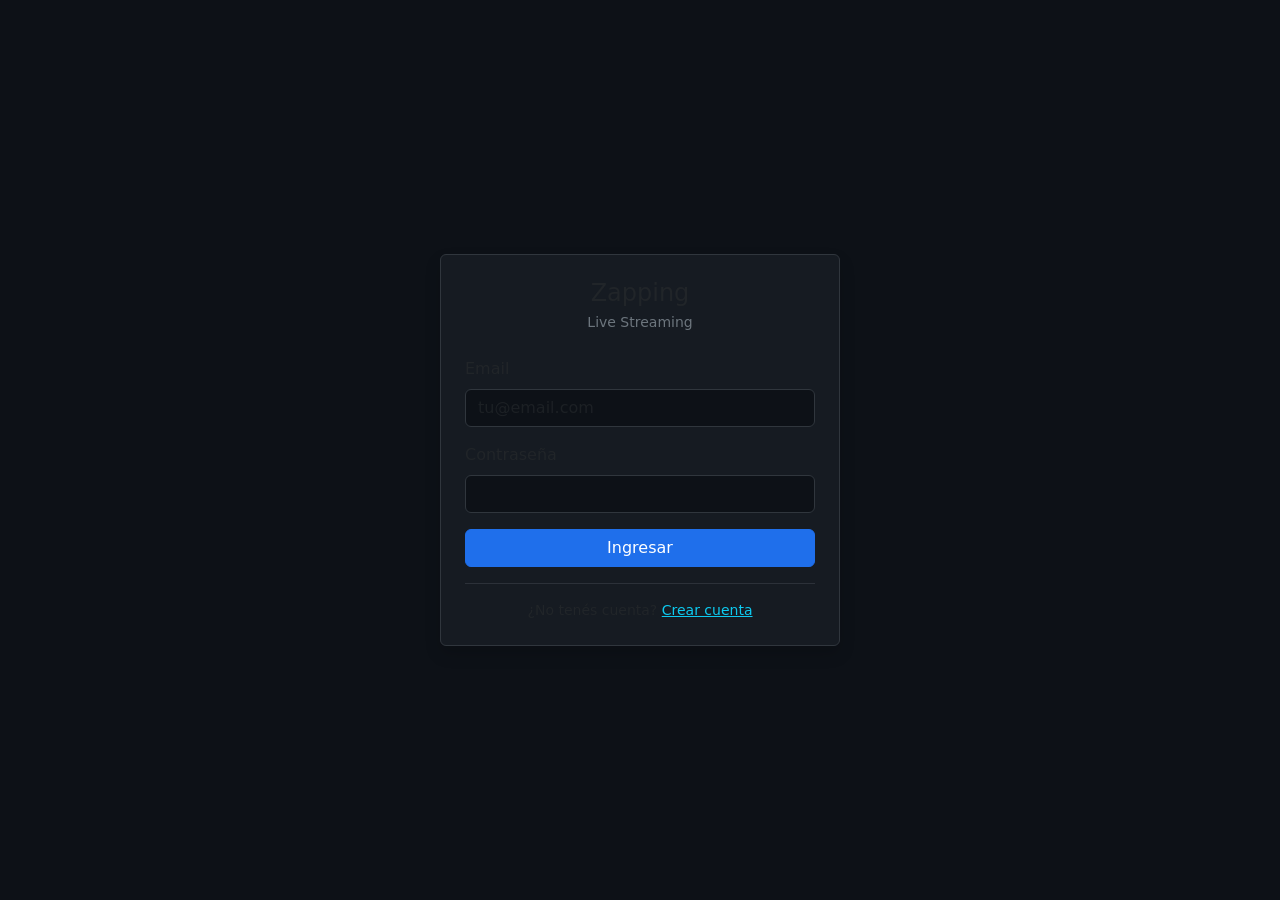
==== frontend/login.html @ 3942c5a3 "feature: version funcional inicial" ====
<!DOCTYPE html>
<html lang="es">
<head>
  <meta charset="UTF-8" />
  <meta name="viewport" content="width=device-width, initial-scale=1" />
  <title>Iniciar sesión - Zapping</title>
  <link href="https://cdn.jsdelivr.net/npm/bootstrap@5.3.3/dist/css/bootstrap.min.css" rel="stylesheet" />
  <style>
    body { background: #0d1117; color: #e6edf3; }
    .card { background: #161b22; border: 1px solid #30363d; }
    .form-control { background: #0d1117; color: #e6edf3; border-color: #30363d; }
    .form-control:focus { background: #0d1117; color: #e6edf3; border-color: #58a6ff; box-shadow: none; }
    .btn-primary { background: #1f6feb; border-color: #1f6feb; }
    .btn-primary:hover { background: #388bfd; border-color: #388bfd; }
  </style>
</head>
<body class="d-flex align-items-center justify-content-center min-vh-100">
  <div class="card p-4 shadow" style="width: 100%; max-width: 400px;">
    <h4 class="mb-1 text-center">Zapping</h4>
    <p class="text-center text-secondary small mb-4">Live Streaming</p>
    <div id="alert" class="alert d-none"></div>
    <form id="loginForm">
      <div class="mb-3">
        <label class="form-label">Email</label>
        <input type="email" id="email" class="form-control" placeholder="tu@email.com" required />
      </div>
      <div class="mb-3">
        <label class="form-label">Contraseña</label>
        <input type="password" id="password" class="form-control" required />
      </div>
      <button type="submit" class="btn btn-primary w-100">Ingresar</button>
    </form>
    <hr class="border-secondary" />
    <p class="text-center mb-0 small">
      ¿No tenés cuenta? <a href="/register.html" class="text-info">Crear cuenta</a>
    </p>
  </div>

  <script>
    if (localStorage.getItem('token')) {
      window.location.href = '/player.html';
    }

    document.getElementById('loginForm').addEventListener('submit', async function(e) {
      e.preventDefault();
      const alertEl = document.getElementById('alert');
      alertEl.className = 'alert d-none';

      const body = {
        email: document.getElementById('email').value.trim(),
        password: document.getElementById('password').value,
      };

      try {
        const res = await fetch('/api/login', {
          method: 'POST',
          headers: { 'Content-Type': 'application/json' },
          body: JSON.stringify(body),
        });
        const data = await res.json();
        if (res.ok) {
          localStorage.setItem('token', data.token);
          window.location.href = '/player.html';
        } else {
          alertEl.className = 'alert alert-danger';
          alertEl.textContent = data.error || 'Credenciales incorrectas';
        }
      } catch (_) {
        alertEl.className = 'alert alert-danger';
        alertEl.textContent = 'Error de conexión';
      }
    });
  </script>
</body>
</html>
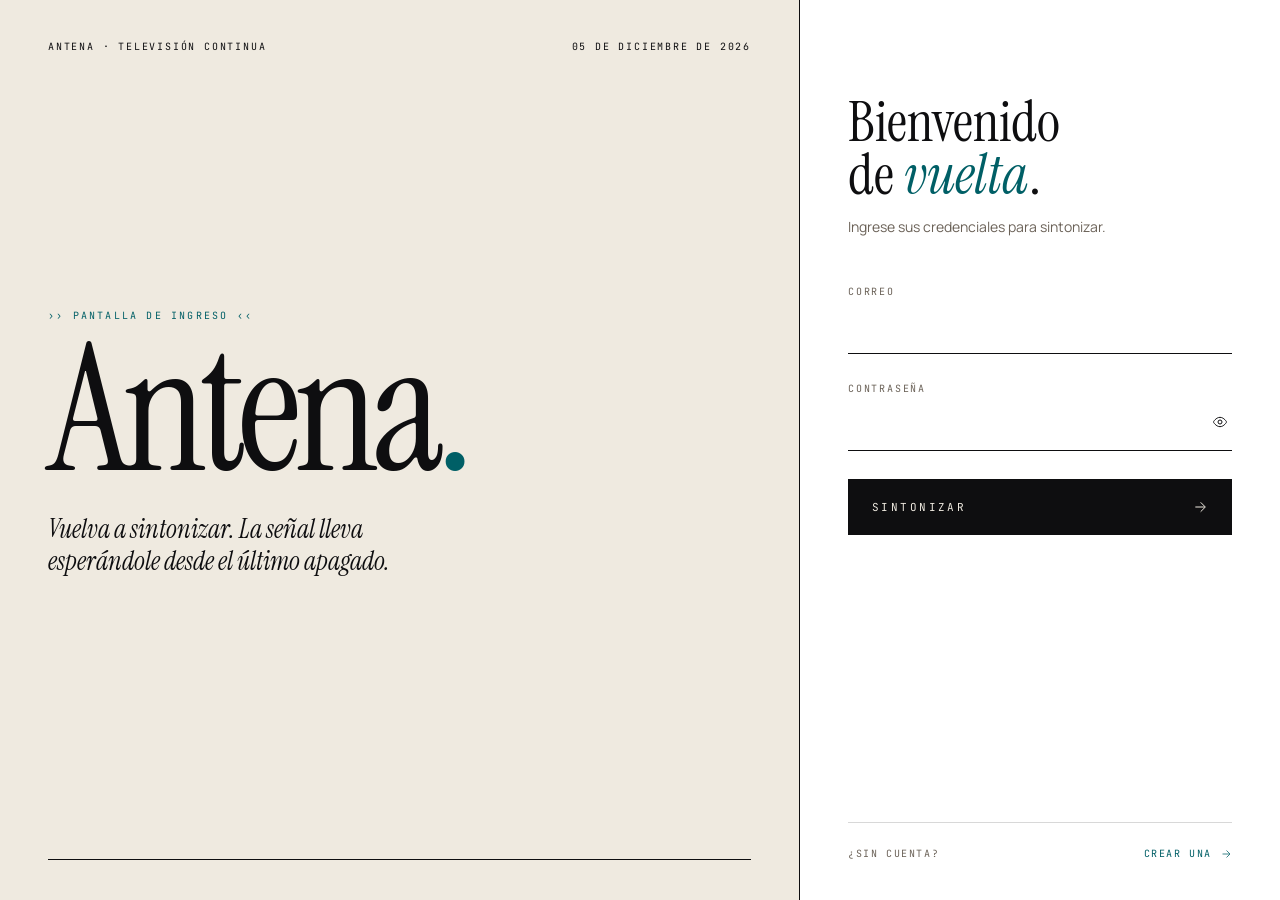
==== commit c5c8715b: "feature: rediseño de las vistas en el frontend" ====
--- a/frontend/login.html
+++ b/frontend/login.html
@@ -3,71 +3,289 @@
 <head>
   <meta charset="UTF-8" />
   <meta name="viewport" content="width=device-width, initial-scale=1" />
-  <title>Iniciar sesión - Zapping</title>
-  <link href="https://cdn.jsdelivr.net/npm/bootstrap@5.3.3/dist/css/bootstrap.min.css" rel="stylesheet" />
+  <title>Iniciar sesión — ANTENA</title>
+  <link rel="preconnect" href="https://fonts.googleapis.com" />
+  <link rel="preconnect" href="https://fonts.gstatic.com" crossorigin />
+  <link href="https://fonts.googleapis.com/css2?family=Instrument+Serif:ital@0;1&family=JetBrains+Mono:wght@400;500&family=Manrope:wght@400;500;600&display=swap" rel="stylesheet" />
   <style>
-    body { background: #0d1117; color: #e6edf3; }
-    .card { background: #161b22; border: 1px solid #30363d; }
-    .form-control { background: #0d1117; color: #e6edf3; border-color: #30363d; }
-    .form-control:focus { background: #0d1117; color: #e6edf3; border-color: #58a6ff; box-shadow: none; }
-    .btn-primary { background: #1f6feb; border-color: #1f6feb; }
-    .btn-primary:hover { background: #388bfd; border-color: #388bfd; }
+    :root {
+      --bg:      #EFEAE0;
+      --surface: #FFFFFF;
+      --fg:      #0E0E10;
+      --muted:   #6B6258;
+      --line:    rgba(14,14,16,0.16);
+      --rule:    #0E0E10;
+      --accent:  #005F66;
+      --live:    #C8311F;
+    }
+    *, *::before, *::after { box-sizing: border-box; }
+    html, body {
+      margin: 0; padding: 0; height: 100vh;
+      background: var(--bg); color: var(--fg);
+      font-family: 'Manrope', sans-serif;
+      -webkit-font-smoothing: antialiased;
+    }
+    body { display: flex; }
+
+    /* ── Left: nameplate column ──────────────────────────────── */
+    .nameplate {
+      flex: 1 1 0;
+      padding: 40px 48px;
+      display: flex; flex-direction: column; justify-content: space-between;
+      border-right: 1.5px solid var(--rule);
+      position: relative; overflow: hidden;
+    }
+    .masthead-strip {
+      display: flex; justify-content: space-between;
+      font-family: 'JetBrains Mono', monospace;
+      font-size: 10px; letter-spacing: 0.18em; text-transform: uppercase;
+    }
+    .pre-title {
+      font-family: 'JetBrains Mono', monospace;
+      font-size: 10px; letter-spacing: 0.22em; text-transform: uppercase;
+      color: var(--accent); margin-bottom: 12px;
+    }
+    .wordmark {
+      font-family: 'Instrument Serif', serif;
+      font-size: clamp(96px, 14vw, 180px);
+      line-height: 0.85; margin: 0;
+      font-weight: 400; letter-spacing: -0.04em;
+    }
+    .wordmark .dot { color: var(--accent); }
+    .tagline {
+      margin-top: 28px; max-width: 420px;
+      font-family: 'Instrument Serif', serif; font-style: italic;
+      font-size: 26px; line-height: 1.2;
+    }
+    .rule { border-top: 1.5px solid var(--rule); height: 1px; }
+
+    /* ── Right: form column ──────────────────────────────────── */
+    .panel {
+      flex: 0 0 480px;
+      padding: 40px 48px;
+      background: var(--surface);
+      display: flex; flex-direction: column; justify-content: space-between;
+    }
+    .panel-top { padding-top: 56px; }
+    h2.title {
+      font-family: 'Instrument Serif', serif;
+      font-size: 56px; line-height: 0.95;
+      margin: 0 0 8px; font-weight: 400;
+    }
+    h2.title em { color: var(--accent); font-style: italic; }
+    .subtitle {
+      font-family: 'Manrope', sans-serif; font-size: 14px;
+      color: var(--muted); margin-bottom: 48px; line-height: 1.5;
+    }
+
+    .field { margin-bottom: 28px; }
+    .field-label {
+      font-family: 'JetBrains Mono', monospace; font-size: 10px;
+      letter-spacing: 0.18em; text-transform: uppercase;
+      color: var(--muted); margin-bottom: 8px;
+    }
+    .field-input-wrap {
+      display: flex; align-items: center; gap: 8px;
+      border-bottom: 1.5px solid var(--rule);
+      padding-bottom: 10px;
+      transition: border-color 0.2s;
+    }
+    .field-input-wrap.error { border-color: var(--live); }
+    .field input {
+      flex: 1; min-width: 0;
+      background: transparent; border: none; outline: none;
+      color: var(--fg);
+      font-family: 'Instrument Serif', serif; font-size: 28px;
+      padding: 0;
+    }
+    .field input[type="email"] { font-style: italic; }
+    .field .eye {
+      background: transparent; border: none; cursor: pointer;
+      color: var(--fg); padding: 4px; display: flex;
+    }
+    .field-hint {
+      margin-top: 8px;
+      font-family: 'JetBrains Mono', monospace; font-size: 10px;
+      letter-spacing: 0.14em; text-transform: uppercase;
+      color: var(--muted);
+    }
+    .field-hint.error { color: var(--live); }
+
+    .btn-primary {
+      display: flex; align-items: center; justify-content: space-between;
+      width: 100%; padding: 20px 24px;
+      background: var(--fg); color: var(--bg);
+      border: none; cursor: pointer;
+      font-family: 'JetBrains Mono', monospace; font-size: 11px;
+      letter-spacing: 0.22em; text-transform: uppercase;
+      transition: background 0.2s;
+    }
+    .btn-primary:hover { background: #2a2a30; }
+    .btn-primary:disabled { background: var(--muted); cursor: not-allowed; }
+
+    .panel-foot {
+      margin-top: 32px; padding-top: 24px;
+      border-top: 1px solid var(--line);
+      display: flex; justify-content: space-between; align-items: center;
+      font-family: 'JetBrains Mono', monospace; font-size: 10px;
+      letter-spacing: 0.16em; text-transform: uppercase; color: var(--muted);
+    }
+    .panel-foot a {
+      color: var(--accent); text-decoration: none; cursor: pointer;
+      display: flex; align-items: center; gap: 8px;
+    }
+    .panel-foot a:hover { text-decoration: underline; }
+
+    .alert {
+      margin-bottom: 24px; padding: 12px 16px;
+      font-family: 'JetBrains Mono', monospace; font-size: 11px;
+      letter-spacing: 0.14em; text-transform: uppercase;
+    }
+    .alert.error   { background: var(--live); color: #fff; }
+    .alert.success { background: var(--accent); color: #fff; }
+    .alert.hidden  { display: none; }
+
+    @media (max-width: 880px) {
+      body { flex-direction: column; }
+      .nameplate { border-right: none; border-bottom: 1.5px solid var(--rule); padding: 24px 28px; }
+      .wordmark { font-size: 84px; }
+      .tagline { font-size: 18px; margin-top: 14px; }
+      .panel { flex: 1 1 auto; padding: 24px 28px; }
+      h2.title { font-size: 36px; }
+      .panel-top { padding-top: 16px; }
+    }
   </style>
 </head>
-<body class="d-flex align-items-center justify-content-center min-vh-100">
-  <div class="card p-4 shadow" style="width: 100%; max-width: 400px;">
-    <h4 class="mb-1 text-center">Zapping</h4>
-    <p class="text-center text-secondary small mb-4">Live Streaming</p>
-    <div id="alert" class="alert d-none"></div>
-    <form id="loginForm">
-      <div class="mb-3">
-        <label class="form-label">Email</label>
-        <input type="email" id="email" class="form-control" placeholder="tu@email.com" required />
-      </div>
-      <div class="mb-3">
-        <label class="form-label">Contraseña</label>
-        <input type="password" id="password" class="form-control" required />
-      </div>
-      <button type="submit" class="btn btn-primary w-100">Ingresar</button>
-    </form>
-    <hr class="border-secondary" />
-    <p class="text-center mb-0 small">
-      ¿No tenés cuenta? <a href="/register.html" class="text-info">Crear cuenta</a>
-    </p>
-  </div>
-
+<body>
+
+  <aside class="nameplate">
+    <div class="masthead-strip">
+      <span>ANTENA · TELEVISIÓN CONTINUA</span>
+      <span id="date"></span>
+    </div>
+    <div>
+      <div class="pre-title">›› Pantalla de Ingreso ‹‹</div>
+      <h1 class="wordmark">Antena<span class="dot">.</span></h1>
+      <p class="tagline">Vuelva a sintonizar. La señal lleva esperándole desde el último apagado.</p>
+    </div>
+    <div class="rule"></div>
+  </aside>
+
+  <main class="panel">
+    <div class="panel-top">
+      <h2 class="title">Bienvenido<br/>de <em>vuelta</em>.</h2>
+      <p class="subtitle">Ingrese sus credenciales para sintonizar.</p>
+
+      <div id="alert" class="alert hidden"></div>
+
+      <form id="loginForm" novalidate>
+        <div class="field">
+          <div class="field-label">Correo</div>
+          <div class="field-input-wrap" id="email-wrap">
+            <input id="email" type="email" autocomplete="email" required />
+          </div>
+          <div class="field-hint hidden" id="email-hint"></div>
+        </div>
+
+        <div class="field">
+          <div class="field-label">Contraseña</div>
+          <div class="field-input-wrap" id="password-wrap">
+            <input id="password" type="password" autocomplete="current-password" required />
+            <button type="button" class="eye" id="reveal" title="Mostrar / ocultar">
+              <svg viewBox="0 0 24 24" width="16" height="16" fill="none" stroke="currentColor" stroke-width="1.5">
+                <path d="M2 12s4-7 10-7 10 7 10 7-4 7-10 7S2 12 2 12z"/>
+                <circle cx="12" cy="12" r="3"/>
+              </svg>
+            </button>
+          </div>
+          <div class="field-hint hidden" id="password-hint"></div>
+        </div>
+
+        <button type="submit" class="btn-primary" id="submit">
+          <span>Sintonizar</span>
+          <svg viewBox="0 0 24 24" width="16" height="16" fill="none" stroke="currentColor" stroke-width="1.5">
+            <path d="M5 12h14M13 5l7 7-7 7"/>
+          </svg>
+        </button>
+      </form>
+    </div>
+
+    <div class="panel-foot">
+      <span>¿SIN CUENTA?</span>
+      <a href="register.html">
+        Crear una
+        <svg viewBox="0 0 24 24" width="12" height="12" fill="none" stroke="currentColor" stroke-width="1.5">
+          <path d="M5 12h14M13 5l7 7-7 7"/>
+        </svg>
+      </a>
+    </div>
+  </main>
+
+  <script src="config.js"></script>
   <script>
+    document.getElementById('date').textContent =
+      new Date().toLocaleDateString('es-ES', { day: '2-digit', month: 'long', year: 'numeric' }).toUpperCase();
+
     if (localStorage.getItem('token')) {
-      window.location.href = '/player.html';
-    }
-
-    document.getElementById('loginForm').addEventListener('submit', async function(e) {
+      window.location.href = 'player.html';
+    }
+
+    const passInput = document.getElementById('password');
+    document.getElementById('reveal').addEventListener('click', () => {
+      passInput.type = passInput.type === 'password' ? 'text' : 'password';
+    });
+
+    const $ = (id) => document.getElementById(id);
+    const setError = (field, msg) => {
+      $(field + '-wrap').classList.toggle('error', !!msg);
+      const hint = $(field + '-hint');
+      hint.textContent = msg || '';
+      hint.classList.toggle('hidden', !msg);
+      hint.classList.add('error');
+    };
+    const showAlert = (msg, kind = 'error') => {
+      const el = $('alert');
+      el.textContent = msg;
+      el.className = 'alert ' + kind;
+    };
+
+    document.getElementById('loginForm').addEventListener('submit', async (e) => {
       e.preventDefault();
-      const alertEl = document.getElementById('alert');
-      alertEl.className = 'alert d-none';
-
-      const body = {
-        email: document.getElementById('email').value.trim(),
-        password: document.getElementById('password').value,
-      };
+      $('alert').className = 'alert hidden';
+      setError('email', ''); setError('password', '');
+
+      const email    = $('email').value.trim();
+      const password = $('password').value;
+
+      let valid = true;
+      if (!email.includes('@')) { setError('email', 'Correo no válido'); valid = false; }
+      if (password.length < 6)  { setError('password', 'Mínimo 6 caracteres'); valid = false; }
+      if (!valid) return;
+
+      const submit = $('submit');
+      submit.disabled = true;
+      submit.querySelector('span').textContent = 'Sintonizando…';
 
       try {
-        const res = await fetch('/api/login', {
+        const res = await fetch(`${window.API_BASE}/api/login`, {
           method: 'POST',
           headers: { 'Content-Type': 'application/json' },
-          body: JSON.stringify(body),
+          body: JSON.stringify({ email, password }),
         });
-        const data = await res.json();
+        const data = await res.json().catch(() => ({}));
         if (res.ok) {
           localStorage.setItem('token', data.token);
-          window.location.href = '/player.html';
+          localStorage.setItem('email', email);
+          window.location.href = 'player.html';
         } else {
-          alertEl.className = 'alert alert-danger';
-          alertEl.textContent = data.error || 'Credenciales incorrectas';
+          showAlert(data.error || 'Credenciales incorrectas');
+          submit.disabled = false;
+          submit.querySelector('span').textContent = 'Sintonizar';
         }
       } catch (_) {
-        alertEl.className = 'alert alert-danger';
-        alertEl.textContent = 'Error de conexión';
+        showAlert('Error de conexión');
+        submit.disabled = false;
+        submit.querySelector('span').textContent = 'Sintonizar';
       }
     });
   </script>
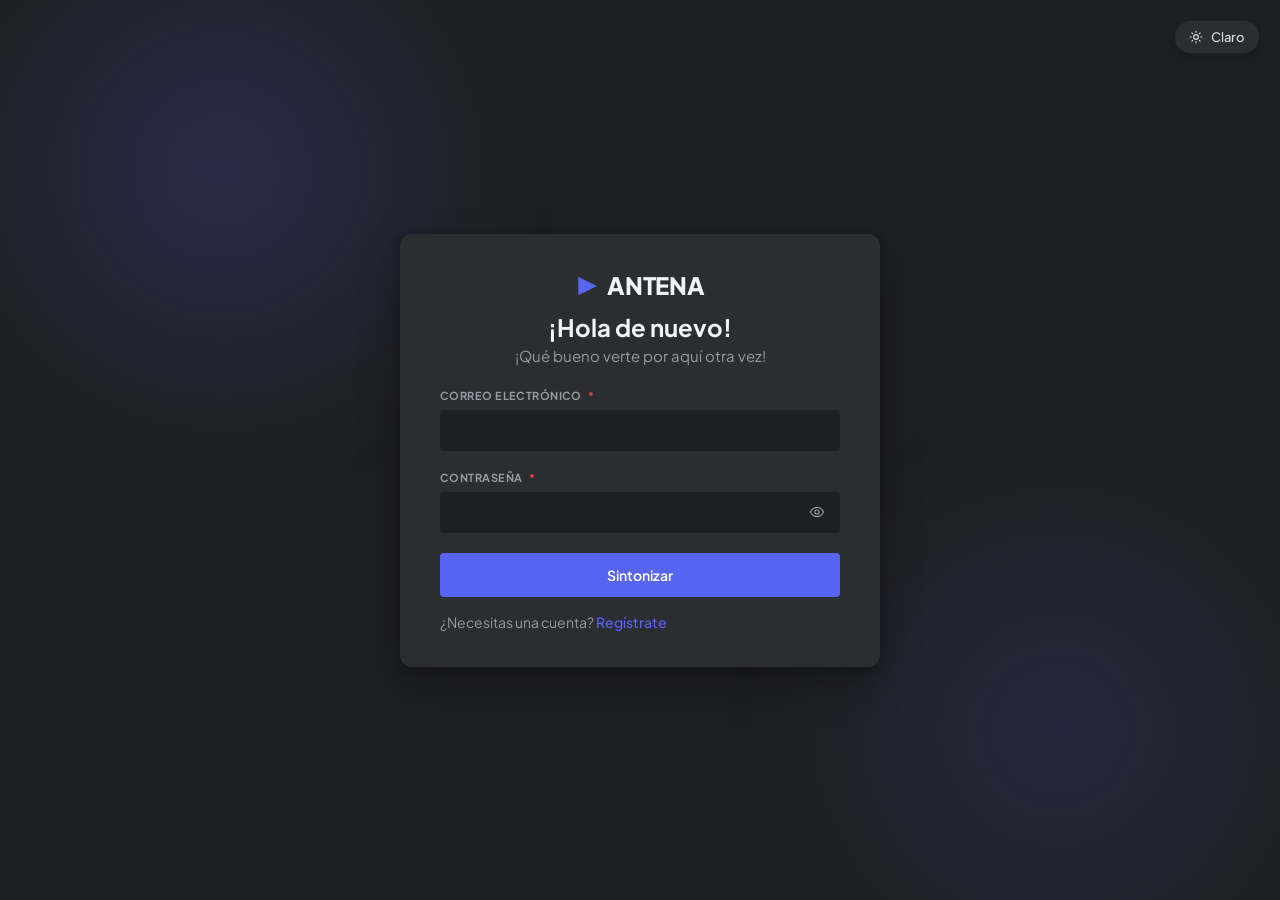
==== commit 606d172d: "feature: cambio de diseño y correcciones en la vista" ====
--- a/frontend/login.html
+++ b/frontend/login.html
@@ -6,265 +6,114 @@
   <title>Iniciar sesión — ANTENA</title>
   <link rel="preconnect" href="https://fonts.googleapis.com" />
   <link rel="preconnect" href="https://fonts.gstatic.com" crossorigin />
-  <link href="https://fonts.googleapis.com/css2?family=Instrument+Serif:ital@0;1&family=JetBrains+Mono:wght@400;500&family=Manrope:wght@400;500;600&display=swap" rel="stylesheet" />
-  <style>
-    :root {
-      --bg:      #EFEAE0;
-      --surface: #FFFFFF;
-      --fg:      #0E0E10;
-      --muted:   #6B6258;
-      --line:    rgba(14,14,16,0.16);
-      --rule:    #0E0E10;
-      --accent:  #005F66;
-      --live:    #C8311F;
-    }
-    *, *::before, *::after { box-sizing: border-box; }
-    html, body {
-      margin: 0; padding: 0; height: 100vh;
-      background: var(--bg); color: var(--fg);
-      font-family: 'Manrope', sans-serif;
-      -webkit-font-smoothing: antialiased;
-    }
-    body { display: flex; }
-
-    /* ── Left: nameplate column ──────────────────────────────── */
-    .nameplate {
-      flex: 1 1 0;
-      padding: 40px 48px;
-      display: flex; flex-direction: column; justify-content: space-between;
-      border-right: 1.5px solid var(--rule);
-      position: relative; overflow: hidden;
-    }
-    .masthead-strip {
-      display: flex; justify-content: space-between;
-      font-family: 'JetBrains Mono', monospace;
-      font-size: 10px; letter-spacing: 0.18em; text-transform: uppercase;
-    }
-    .pre-title {
-      font-family: 'JetBrains Mono', monospace;
-      font-size: 10px; letter-spacing: 0.22em; text-transform: uppercase;
-      color: var(--accent); margin-bottom: 12px;
-    }
-    .wordmark {
-      font-family: 'Instrument Serif', serif;
-      font-size: clamp(96px, 14vw, 180px);
-      line-height: 0.85; margin: 0;
-      font-weight: 400; letter-spacing: -0.04em;
-    }
-    .wordmark .dot { color: var(--accent); }
-    .tagline {
-      margin-top: 28px; max-width: 420px;
-      font-family: 'Instrument Serif', serif; font-style: italic;
-      font-size: 26px; line-height: 1.2;
-    }
-    .rule { border-top: 1.5px solid var(--rule); height: 1px; }
-
-    /* ── Right: form column ──────────────────────────────────── */
-    .panel {
-      flex: 0 0 480px;
-      padding: 40px 48px;
-      background: var(--surface);
-      display: flex; flex-direction: column; justify-content: space-between;
-    }
-    .panel-top { padding-top: 56px; }
-    h2.title {
-      font-family: 'Instrument Serif', serif;
-      font-size: 56px; line-height: 0.95;
-      margin: 0 0 8px; font-weight: 400;
-    }
-    h2.title em { color: var(--accent); font-style: italic; }
-    .subtitle {
-      font-family: 'Manrope', sans-serif; font-size: 14px;
-      color: var(--muted); margin-bottom: 48px; line-height: 1.5;
-    }
-
-    .field { margin-bottom: 28px; }
-    .field-label {
-      font-family: 'JetBrains Mono', monospace; font-size: 10px;
-      letter-spacing: 0.18em; text-transform: uppercase;
-      color: var(--muted); margin-bottom: 8px;
-    }
-    .field-input-wrap {
-      display: flex; align-items: center; gap: 8px;
-      border-bottom: 1.5px solid var(--rule);
-      padding-bottom: 10px;
-      transition: border-color 0.2s;
-    }
-    .field-input-wrap.error { border-color: var(--live); }
-    .field input {
-      flex: 1; min-width: 0;
-      background: transparent; border: none; outline: none;
-      color: var(--fg);
-      font-family: 'Instrument Serif', serif; font-size: 28px;
-      padding: 0;
-    }
-    .field input[type="email"] { font-style: italic; }
-    .field .eye {
-      background: transparent; border: none; cursor: pointer;
-      color: var(--fg); padding: 4px; display: flex;
-    }
-    .field-hint {
-      margin-top: 8px;
-      font-family: 'JetBrains Mono', monospace; font-size: 10px;
-      letter-spacing: 0.14em; text-transform: uppercase;
-      color: var(--muted);
-    }
-    .field-hint.error { color: var(--live); }
-
-    .btn-primary {
-      display: flex; align-items: center; justify-content: space-between;
-      width: 100%; padding: 20px 24px;
-      background: var(--fg); color: var(--bg);
-      border: none; cursor: pointer;
-      font-family: 'JetBrains Mono', monospace; font-size: 11px;
-      letter-spacing: 0.22em; text-transform: uppercase;
-      transition: background 0.2s;
-    }
-    .btn-primary:hover { background: #2a2a30; }
-    .btn-primary:disabled { background: var(--muted); cursor: not-allowed; }
-
-    .panel-foot {
-      margin-top: 32px; padding-top: 24px;
-      border-top: 1px solid var(--line);
-      display: flex; justify-content: space-between; align-items: center;
-      font-family: 'JetBrains Mono', monospace; font-size: 10px;
-      letter-spacing: 0.16em; text-transform: uppercase; color: var(--muted);
-    }
-    .panel-foot a {
-      color: var(--accent); text-decoration: none; cursor: pointer;
-      display: flex; align-items: center; gap: 8px;
-    }
-    .panel-foot a:hover { text-decoration: underline; }
-
-    .alert {
-      margin-bottom: 24px; padding: 12px 16px;
-      font-family: 'JetBrains Mono', monospace; font-size: 11px;
-      letter-spacing: 0.14em; text-transform: uppercase;
-    }
-    .alert.error   { background: var(--live); color: #fff; }
-    .alert.success { background: var(--accent); color: #fff; }
-    .alert.hidden  { display: none; }
-
-    @media (max-width: 880px) {
-      body { flex-direction: column; }
-      .nameplate { border-right: none; border-bottom: 1.5px solid var(--rule); padding: 24px 28px; }
-      .wordmark { font-size: 84px; }
-      .tagline { font-size: 18px; margin-top: 14px; }
-      .panel { flex: 1 1 auto; padding: 24px 28px; }
-      h2.title { font-size: 36px; }
-      .panel-top { padding-top: 16px; }
-    }
-  </style>
+  <link href="https://fonts.googleapis.com/css2?family=Plus+Jakarta+Sans:wght@400;500;600;700;800&display=swap" rel="stylesheet" />
+  <script src="antena.js"></script>
+  <link rel="stylesheet" href="antena.css" />
 </head>
 <body>
 
-  <aside class="nameplate">
-    <div class="masthead-strip">
-      <span>ANTENA · TELEVISIÓN CONTINUA</span>
-      <span id="date"></span>
-    </div>
-    <div>
-      <div class="pre-title">›› Pantalla de Ingreso ‹‹</div>
-      <h1 class="wordmark">Antena<span class="dot">.</span></h1>
-      <p class="tagline">Vuelva a sintonizar. La señal lleva esperándole desde el último apagado.</p>
-    </div>
-    <div class="rule"></div>
-  </aside>
+  <button class="theme-chip" id="themeChip" title="Cambiar tema">
+    <svg class="icon-sun"  viewBox="0 0 24 24" width="14" height="14" fill="none" stroke="currentColor" stroke-width="2" stroke-linecap="round" stroke-linejoin="round"><circle cx="12" cy="12" r="4"/><path d="M12 2v2M12 20v2M4.93 4.93l1.41 1.41M17.66 17.66l1.41 1.41M2 12h2M20 12h2M4.93 19.07l1.41-1.41M17.66 6.34l1.41-1.41"/></svg>
+    <svg class="icon-moon" viewBox="0 0 24 24" width="14" height="14" fill="currentColor"><path d="M21 12.79A9 9 0 1111.21 3 7 7 0 0021 12.79z"/></svg>
+    <span class="label-claro">Claro</span>
+    <span class="label-oscuro">Oscuro</span>
+  </button>
 
-  <main class="panel">
-    <div class="panel-top">
-      <h2 class="title">Bienvenido<br/>de <em>vuelta</em>.</h2>
-      <p class="subtitle">Ingrese sus credenciales para sintonizar.</p>
+  <main class="auth-shell">
+    <div class="auth-card">
+      <div class="auth-header">
+        <div class="brand-row">
+          <span class="glyph">▶</span> ANTENA
+        </div>
+        <h1>¡Hola de nuevo!</h1>
+        <p>¡Qué bueno verte por aquí otra vez!</p>
+      </div>
 
       <div id="alert" class="alert hidden"></div>
 
       <form id="loginForm" novalidate>
-        <div class="field">
-          <div class="field-label">Correo</div>
-          <div class="field-input-wrap" id="email-wrap">
+        <div class="field" id="email-field">
+          <div class="field-label">
+            Correo electrónico <span class="req">*</span>
+            <span class="err hidden" id="email-err"></span>
+          </div>
+          <div class="field-input">
             <input id="email" type="email" autocomplete="email" required />
           </div>
-          <div class="field-hint hidden" id="email-hint"></div>
         </div>
 
-        <div class="field">
-          <div class="field-label">Contraseña</div>
-          <div class="field-input-wrap" id="password-wrap">
+        <div class="field" id="password-field">
+          <div class="field-label">
+            Contraseña <span class="req">*</span>
+            <span class="err hidden" id="password-err"></span>
+          </div>
+          <div class="field-input">
             <input id="password" type="password" autocomplete="current-password" required />
             <button type="button" class="eye" id="reveal" title="Mostrar / ocultar">
-              <svg viewBox="0 0 24 24" width="16" height="16" fill="none" stroke="currentColor" stroke-width="1.5">
-                <path d="M2 12s4-7 10-7 10 7 10 7-4 7-10 7S2 12 2 12z"/>
-                <circle cx="12" cy="12" r="3"/>
-              </svg>
+              <svg viewBox="0 0 24 24" width="16" height="16" fill="none" stroke="currentColor" stroke-width="1.75" stroke-linecap="round" stroke-linejoin="round"><path d="M2 12s4-7 10-7 10 7 10 7-4 7-10 7S2 12 2 12z"/><circle cx="12" cy="12" r="3"/></svg>
             </button>
           </div>
-          <div class="field-hint hidden" id="password-hint"></div>
         </div>
 
-        <button type="submit" class="btn-primary" id="submit">
-          <span>Sintonizar</span>
-          <svg viewBox="0 0 24 24" width="16" height="16" fill="none" stroke="currentColor" stroke-width="1.5">
-            <path d="M5 12h14M13 5l7 7-7 7"/>
-          </svg>
-        </button>
+        <button type="submit" class="btn-primary" id="submit">Sintonizar</button>
       </form>
-    </div>
 
-    <div class="panel-foot">
-      <span>¿SIN CUENTA?</span>
-      <a href="register.html">
-        Crear una
-        <svg viewBox="0 0 24 24" width="12" height="12" fill="none" stroke="currentColor" stroke-width="1.5">
-          <path d="M5 12h14M13 5l7 7-7 7"/>
-        </svg>
-      </a>
+      <div class="auth-foot">
+        ¿Necesitas una cuenta? <a id="goRegister" href="register.html">Regístrate</a>
+      </div>
     </div>
   </main>
 
   <script src="config.js"></script>
   <script>
-    document.getElementById('date').textContent =
-      new Date().toLocaleDateString('es-ES', { day: '2-digit', month: 'long', year: 'numeric' }).toUpperCase();
-
+    // Skip if already logged in.
     if (localStorage.getItem('token')) {
       window.location.href = 'player.html';
     }
 
-    const passInput = document.getElementById('password');
-    document.getElementById('reveal').addEventListener('click', () => {
-      passInput.type = passInput.type === 'password' ? 'text' : 'password';
+    document.getElementById('themeChip').addEventListener('click', () => {
+      AntenaTheme.toggle();
     });
 
-    const $ = (id) => document.getElementById(id);
-    const setError = (field, msg) => {
-      $(field + '-wrap').classList.toggle('error', !!msg);
-      const hint = $(field + '-hint');
-      hint.textContent = msg || '';
-      hint.classList.toggle('hidden', !msg);
-      hint.classList.add('error');
-    };
-    const showAlert = (msg, kind = 'error') => {
+    document.getElementById('reveal').addEventListener('click', () => {
+      const i = $('password');
+      i.type = i.type === 'password' ? 'text' : 'password';
+    });
+
+    function fieldError(field, msg) {
+      const fEl = $(field + '-field');
+      const eEl = $(field + '-err');
+      if (msg) {
+        fEl.classList.add('error');
+        eEl.textContent = '→ ' + msg;
+        eEl.classList.remove('hidden');
+      } else {
+        fEl.classList.remove('error');
+        eEl.classList.add('hidden');
+      }
+    }
+    function showAlert(msg, kind = 'error') {
       const el = $('alert');
       el.textContent = msg;
       el.className = 'alert ' + kind;
-    };
+    }
 
     document.getElementById('loginForm').addEventListener('submit', async (e) => {
       e.preventDefault();
       $('alert').className = 'alert hidden';
-      setError('email', ''); setError('password', '');
+      fieldError('email', ''); fieldError('password', '');
 
       const email    = $('email').value.trim();
       const password = $('password').value;
 
       let valid = true;
-      if (!email.includes('@')) { setError('email', 'Correo no válido'); valid = false; }
-      if (password.length < 6)  { setError('password', 'Mínimo 6 caracteres'); valid = false; }
+      if (!email.includes('@')) { fieldError('email', 'correo no válido'); valid = false; }
+      if (password.length < 6)  { fieldError('password', 'mínimo 6'); valid = false; }
       if (!valid) return;
 
       const submit = $('submit');
       submit.disabled = true;
-      submit.querySelector('span').textContent = 'Sintonizando…';
+      submit.textContent = 'Sintonizando…';
 
       try {
         const res = await fetch(`${window.API_BASE}/api/login`, {
@@ -280,12 +129,12 @@
         } else {
           showAlert(data.error || 'Credenciales incorrectas');
           submit.disabled = false;
-          submit.querySelector('span').textContent = 'Sintonizar';
+          submit.textContent = 'Sintonizar';
         }
       } catch (_) {
         showAlert('Error de conexión');
         submit.disabled = false;
-        submit.querySelector('span').textContent = 'Sintonizar';
+        submit.textContent = 'Sintonizar';
       }
     });
   </script>
--- a/frontend/antena.css
+++ b/frontend/antena.css
@@ -0,0 +1,211 @@
+/* ── ANTENA · shared theme + base styles ────────────────────────────
+   Two themes driven by the data-theme attribute on <html>. Setting it to
+   "claro" swaps every variable; everything downstream reads the vars so
+   no per-element overrides needed. */
+
+:root, html[data-theme="oscuro"] {
+  --bg:          #1E1F22;
+  --surface:     #2B2D31;
+  --surface2:    #313338;
+  --surface3:    #383A40;
+  --surface4:    #404249;
+  --fg:          #DBDEE1;
+  --fg-bright:   #F2F3F5;
+  --muted:       #949BA4;
+  --line:        #1F2125;
+  --accent:      #5865F2;
+  --accent-soft: rgba(88,101,242,0.18);
+  --accent-hover:#4752C4;
+  --live:        #F23F42;
+  --success:     #23A55A;
+}
+
+html[data-theme="claro"] {
+  --bg:          #E3E5E8;
+  --surface:     #F2F3F5;
+  --surface2:    #FFFFFF;
+  --surface3:    #EBEDEF;
+  --surface4:    #DCDEE2;
+  --fg:          #060607;
+  --fg-bright:   #060607;
+  --muted:       #5C5E66;
+  --line:        #D4D7DC;
+  --accent:      #5865F2;
+  --accent-soft: rgba(88,101,242,0.12);
+  --accent-hover:#4752C4;
+  --live:        #DA373C;
+  --success:     #248045;
+}
+
+*, *::before, *::after { box-sizing: border-box; }
+html, body {
+  margin: 0; padding: 0;
+  background: var(--bg); color: var(--fg);
+  font-family: 'Plus Jakarta Sans', sans-serif;
+  -webkit-font-smoothing: antialiased;
+  -moz-osx-font-smoothing: grayscale;
+  height: 100vh;
+}
+body {
+  /* Pages that need to scroll override this. Default: full-height,
+     no scroll (login/register fit in one screen). */
+  overflow: hidden;
+}
+button, input { font-family: inherit; }
+a { color: inherit; }
+::-webkit-scrollbar { width: 8px; height: 8px; }
+::-webkit-scrollbar-track { background: transparent; }
+::-webkit-scrollbar-thumb { background: rgba(127,127,127,0.25); border-radius: 4px; }
+::-webkit-scrollbar-thumb:hover { background: rgba(127,127,127,0.4); }
+
+.hidden { display: none !important; }
+
+/* ── Live pulse ─────────────────────────────────────────────────── */
+@keyframes pulse {
+  0%, 100% { opacity: 1; transform: scale(1); }
+  50%       { opacity: 0.35; transform: scale(0.85); }
+}
+.dot-pulse {
+  width: 7px; height: 7px; background: var(--live); border-radius: 50%;
+  display: inline-block;
+  animation: pulse 2s ease-in-out infinite;
+}
+
+/* ── Toast ──────────────────────────────────────────────────────── */
+@keyframes toast-in {
+  0%   { opacity: 0; transform: translate(-50%, 8px); }
+  10%  { opacity: 1; transform: translate(-50%, 0); }
+  80%  { opacity: 1; transform: translate(-50%, 0); }
+  100% { opacity: 0; transform: translate(-50%, -8px); }
+}
+.toast {
+  position: fixed; bottom: 24px; left: 50%; transform: translateX(-50%);
+  background: var(--surface); color: var(--fg);
+  border: 1px solid var(--line);
+  padding: 10px 18px; border-radius: 999px;
+  font-size: 13px; font-weight: 500;
+  box-shadow: 0 8px 24px rgba(0,0,0,0.22);
+  animation: toast-in 1.4s ease-out forwards;
+  pointer-events: none; z-index: 50;
+}
+
+/* ── Theme chip (auth screens) ──────────────────────────────────── */
+.theme-chip {
+  position: fixed; top: 20px; right: 20px; z-index: 20;
+  background: var(--surface); border: 1px solid var(--line);
+  color: var(--fg);
+  padding: 8px 14px; border-radius: 999px;
+  cursor: pointer; display: flex; align-items: center; gap: 8px;
+  font-family: 'Plus Jakarta Sans', sans-serif;
+  font-size: 13px; font-weight: 500;
+  box-shadow: 0 4px 12px rgba(0,0,0,0.18);
+  transition: transform 0.15s, background 0.15s;
+}
+.theme-chip:hover { background: var(--surface3); transform: translateY(-1px); }
+.theme-chip svg { flex-shrink: 0; }
+.theme-chip .icon-moon { display: none; }
+.theme-chip .icon-sun  { display: inline; }
+html[data-theme="claro"] .theme-chip .icon-sun  { display: none; }
+html[data-theme="claro"] .theme-chip .icon-moon { display: inline; }
+html[data-theme="claro"] .theme-chip .label-claro  { display: none; }
+html[data-theme="oscuro"] .theme-chip .label-oscuro { display: none; }
+
+/* ── Auth shell (centered card on tinted bg) ────────────────────── */
+.auth-shell {
+  height: 100vh; display: flex; align-items: center; justify-content: center;
+  position: relative; overflow: hidden;
+}
+.auth-shell::before, .auth-shell::after {
+  content: ''; position: absolute; width: 700px; height: 700px;
+  border-radius: 50%; pointer-events: none; filter: blur(40px);
+}
+.auth-shell::before {
+  top: -20%; left: -10%;
+  background: radial-gradient(circle, rgba(88,101,242,0.20) 0%, transparent 60%);
+}
+.auth-shell::after {
+  bottom: -20%; right: -10%;
+  background: radial-gradient(circle, rgba(88,101,242,0.14) 0%, transparent 60%);
+}
+.auth-card {
+  position: relative; z-index: 1;
+  background: var(--surface); border-radius: 12px;
+  width: 480px; max-width: 92vw; padding: 36px 40px;
+  box-shadow: 0 16px 40px rgba(0,0,0,0.30), 0 2px 8px rgba(0,0,0,0.18);
+}
+.brand-row {
+  display: inline-flex; align-items: center; gap: 8px;
+  font-size: 24px; font-weight: 800; letter-spacing: -0.01em;
+  color: var(--fg-bright); margin-bottom: 12px;
+}
+.brand-row .glyph { color: var(--accent); }
+.auth-header { text-align: center; margin-bottom: 24px; }
+.auth-header h1 {
+  font-size: 24px; font-weight: 700; margin: 0 0 4px;
+  color: var(--fg-bright);
+}
+.auth-header p { font-size: 15px; color: var(--muted); margin: 0; }
+
+/* ── Form ───────────────────────────────────────────────────────── */
+.field { margin-bottom: 20px; }
+.field-label {
+  font-size: 11px; font-weight: 700; letter-spacing: 0.04em;
+  text-transform: uppercase; color: var(--muted); margin-bottom: 8px;
+}
+.field-label .req { color: var(--live); margin-left: 4px; }
+.field-label .err {
+  color: var(--live); text-transform: none; margin-left: 6px;
+  font-weight: 500; font-style: italic;
+}
+.field.error .field-label { color: var(--live); }
+.field-input {
+  display: flex; align-items: center; gap: 8px;
+  background: var(--bg);
+  border: 1px solid transparent;
+  border-radius: 4px; padding: 10px 14px;
+  transition: border-color 0.15s, box-shadow 0.15s;
+}
+.field-input:focus-within {
+  border-color: var(--accent);
+  box-shadow: 0 0 0 3px var(--accent-soft);
+}
+.field.error .field-input { border-color: var(--live); }
+.field-input input {
+  flex: 1; min-width: 0;
+  background: transparent; border: none; outline: none;
+  color: var(--fg); font-size: 15px; font-weight: 500; padding: 0;
+}
+.field-input .eye {
+  background: transparent; border: none; cursor: pointer;
+  color: var(--muted); padding: 0; display: flex;
+}
+.field-hint {
+  margin-top: 6px; font-size: 12px; font-weight: 500; color: var(--muted);
+}
+
+.btn-primary {
+  width: 100%; padding: 13px 16px;
+  background: var(--accent); color: #FFFFFF; border: none;
+  border-radius: 4px;
+  font-size: 14px; font-weight: 600;
+  cursor: pointer; transition: background 0.15s;
+  display: flex; align-items: center; justify-content: center; gap: 8px;
+}
+.btn-primary:hover { background: var(--accent-hover); }
+.btn-primary:disabled { background: var(--surface3); color: var(--muted); cursor: not-allowed; }
+
+.auth-foot {
+  margin-top: 16px; font-size: 14px; color: var(--muted);
+}
+.auth-foot a {
+  color: var(--accent); cursor: pointer; font-weight: 500; text-decoration: none;
+}
+.auth-foot a:hover { text-decoration: underline; }
+
+.alert {
+  margin-bottom: 16px; padding: 10px 14px;
+  border-radius: 4px;
+  font-size: 13px; font-weight: 500;
+}
+.alert.error   { background: rgba(242,63,66,0.15); color: var(--live); border: 1px solid rgba(242,63,66,0.3); }
+.alert.success { background: rgba(35,165,90,0.15); color: var(--success); border: 1px solid rgba(35,165,90,0.3); }
